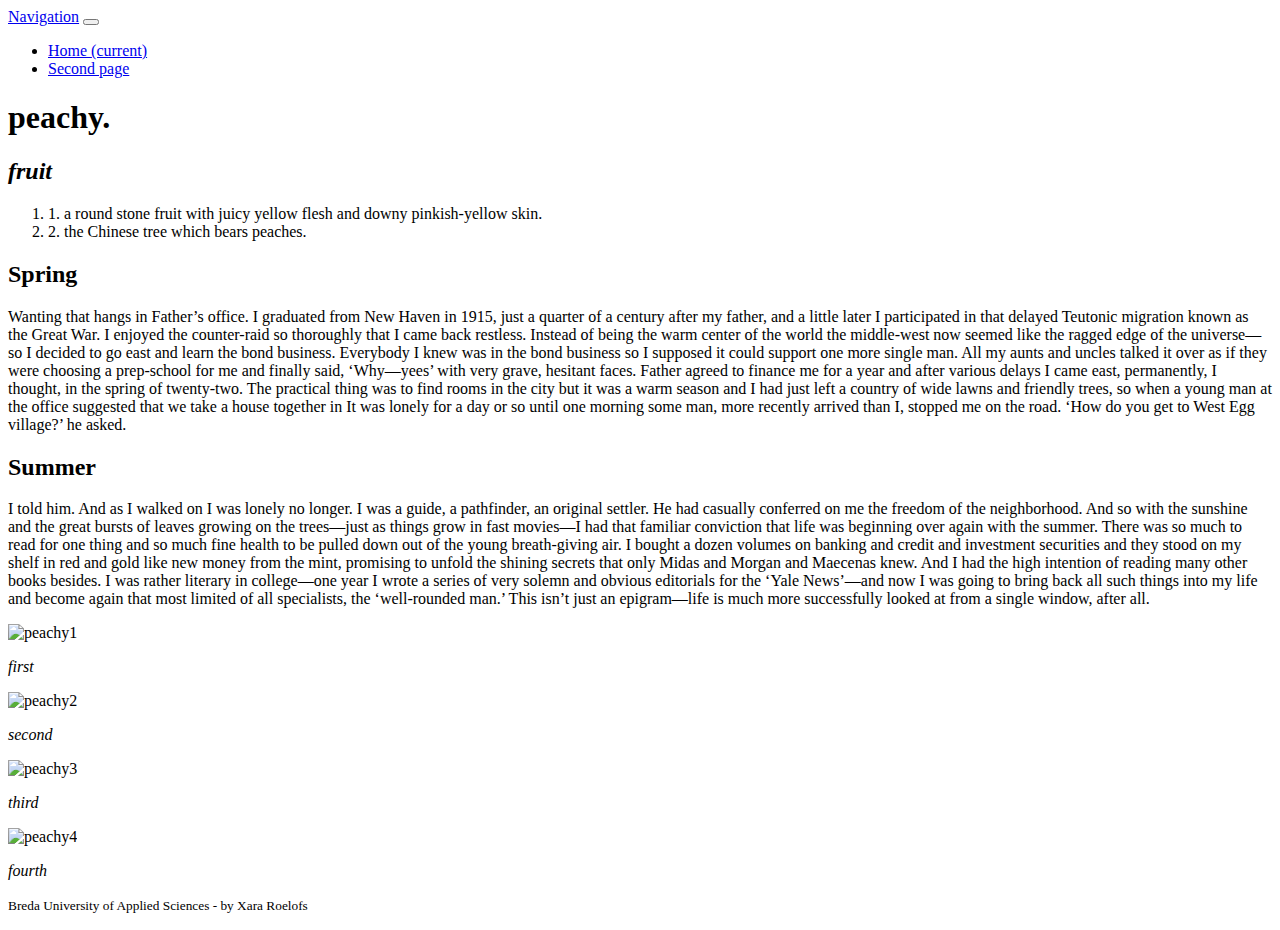
==== second.html @ 0877ec18 "Add files via upload" ====
<!doctype html>
<html lang="en">
  <head>
    <!-- Required meta tags --> 
    <meta charset="utf-8">
    <meta name="viewport" content="width=device-width, initial-scale=1, shrink-to-fit=no">

    <!-- Bootstrap CSS -->
    <link rel="stylesheet" href="css/bootstrap.min.css">
	<link rel="stylesheet" href="css/style.css">
	<link href="https://fonts.googleapis.com/css?family=Lora|Poppins&display=swap" rel="stylesheet">
	  
    <title>Xara's page</title>
  </head>
  <body>
	  

<nav class="navbar navbar-expand-lg navbar-light bg-white">
  <a class="navbar-brand" href="#">Navigation</a>
  <button class="navbar-toggler" type="button" data-toggle="collapse" data-target="#navbarNav" aria-controls="navbarNav" aria-expanded="false" aria-label="Toggle navigation">
    <span class="navbar-toggler-icon"></span>
  </button>
  <div class="collapse navbar-collapse" id="navbarNav">
    <ul class="navbar-nav">
      <li class="nav-item active">
        <a class="nav-link" href="index.html">Home <span class="sr-only">(current)</span></a>
      </li>
      <li class="nav-item">
        <a class="nav-link" href="#">Second page</a>
      </li>
    </ul>
  </div>
</nav>

	  <div class="jumbotron jumbotron-fluid" >
  <div class="container">
    <h1 class="display-41 text-center"> peachy. </h1>
    <p class="lead text-center"> <h2><em>fruit</em></h2> 
	  <ol>
		  <li> 1. a round stone fruit with juicy yellow flesh and downy pinkish-yellow skin. </li>
		  <li> 2. the Chinese tree which bears peaches. </li>
	  </ol>
	  </p>
  </div>
	  </div>

	<section>
		<div class="container2 text-center">
			 <div class="row">
				 <div class="col-md">
					 <h2 class="h2"> Spring </h2>
					 <p class="p1">
Wanting that hangs in Father’s office. I graduated from New
Haven in 1915, just a quarter of a century after my father,
and a little later I participated in that delayed Teutonic migration known as the Great War. I enjoyed the counter-raid
so thoroughly that I came back restless. Instead of being the
warm center of the world the middle-west now seemed like
the ragged edge of the universe—so I decided to go east and
learn the bond business. Everybody I knew was in the bond
business so I supposed it could support one more single
man. All my aunts and uncles talked it over as if they were
choosing a prep-school for me and finally said, ‘Why—yees’ with very grave, hesitant faces. Father agreed to finance
me for a year and after various delays I came east, permanently, I thought, in the spring of twenty-two.
The practical thing was to find rooms in the city but it was
a warm season and I had just left a country of wide lawns
and friendly trees, so when a young man at the office suggested that we take a house together in It was lonely for a day or so until one morning some man,
more recently arrived than I, stopped me on the road.
‘How do you get to West Egg village?’ he asked.</p>
				 </div>
				 
				 <div class="col-md">
					 <h2 class="h2">Summer</h2>
					 <p class="p2">
I told him. And as I walked on I was lonely no longer. I
was a guide, a pathfinder, an original settler. He had casually conferred on me the freedom of the neighborhood.
And so with the sunshine and the great bursts of leaves
growing on the trees—just as things grow in fast movies—I
had that familiar conviction that life was beginning over
again with the summer.
There was so much to read for one thing and so much
fine health to be pulled down out of the young breath-giving air. I bought a dozen volumes on banking and credit and
investment securities and they stood on my shelf in red and
gold like new money from the mint, promising to unfold
the shining secrets that only Midas and Morgan and Maecenas knew. And I had the high intention of reading many
other books besides. I was rather literary in college—one
year I wrote a series of very solemn and obvious editorials
for the ‘Yale News’—and now I was going to bring back all
such things into my life and become again that most limited
of all specialists, the ‘well-rounded man.’ This isn’t just an
epigram—life is much more successfully looked at from a
single window, after all. </p>
				 </div>
			</div>
		</div>
	</section>
	
	<section>
		<div class="container3 text-center">
<div class="row">
	<div class="col-lg-3">
		<img alt="peachy1" class="peachy1 img-fluid" src="images/peachy1.jpg">
		<p class="p"> <em> first </em> </p>
	
	</div>
	
		<div class="col-lg-3">
		<img alt="peachy2" class="peachy2 img-fluid" src="images/peachy3.jpg">
			<p class="p"><em> second </em></p>
	</div>
	
		<div class="col-lg-3">
			<img alt="peachy3" class="peachy3 img-fluid" src="images/peachy2.jpg">
			<p class= "p"><em> third </em></p>
	</div>
	
			<div class="col-lg-3">
			<img alt="peachy4" class="peachy4 img-fluid" src="images/peachy4.jpg">
				<p class="p"><em> fourth </em></p>
	</div>
			</div>
		</div>
	</section>
  
	  <footer id="sticky-footer" class="py-4 bg-light">
    <div class="container text-center">
		<p class="text-dark"> <small>Breda University of Applied Sciences - by Xara Roelofs </small>
		</p>
    </div>
  </footer>

    <!-- Optional JavaScript -->
    <!-- jQuery first, then Popper.js, then Bootstrap JS -->
    <script src="jQuery-3.4.1-slim.min.js"></script>
  <script src="js/bootstrap.bundle.min.js"></script>



</body>
</html>
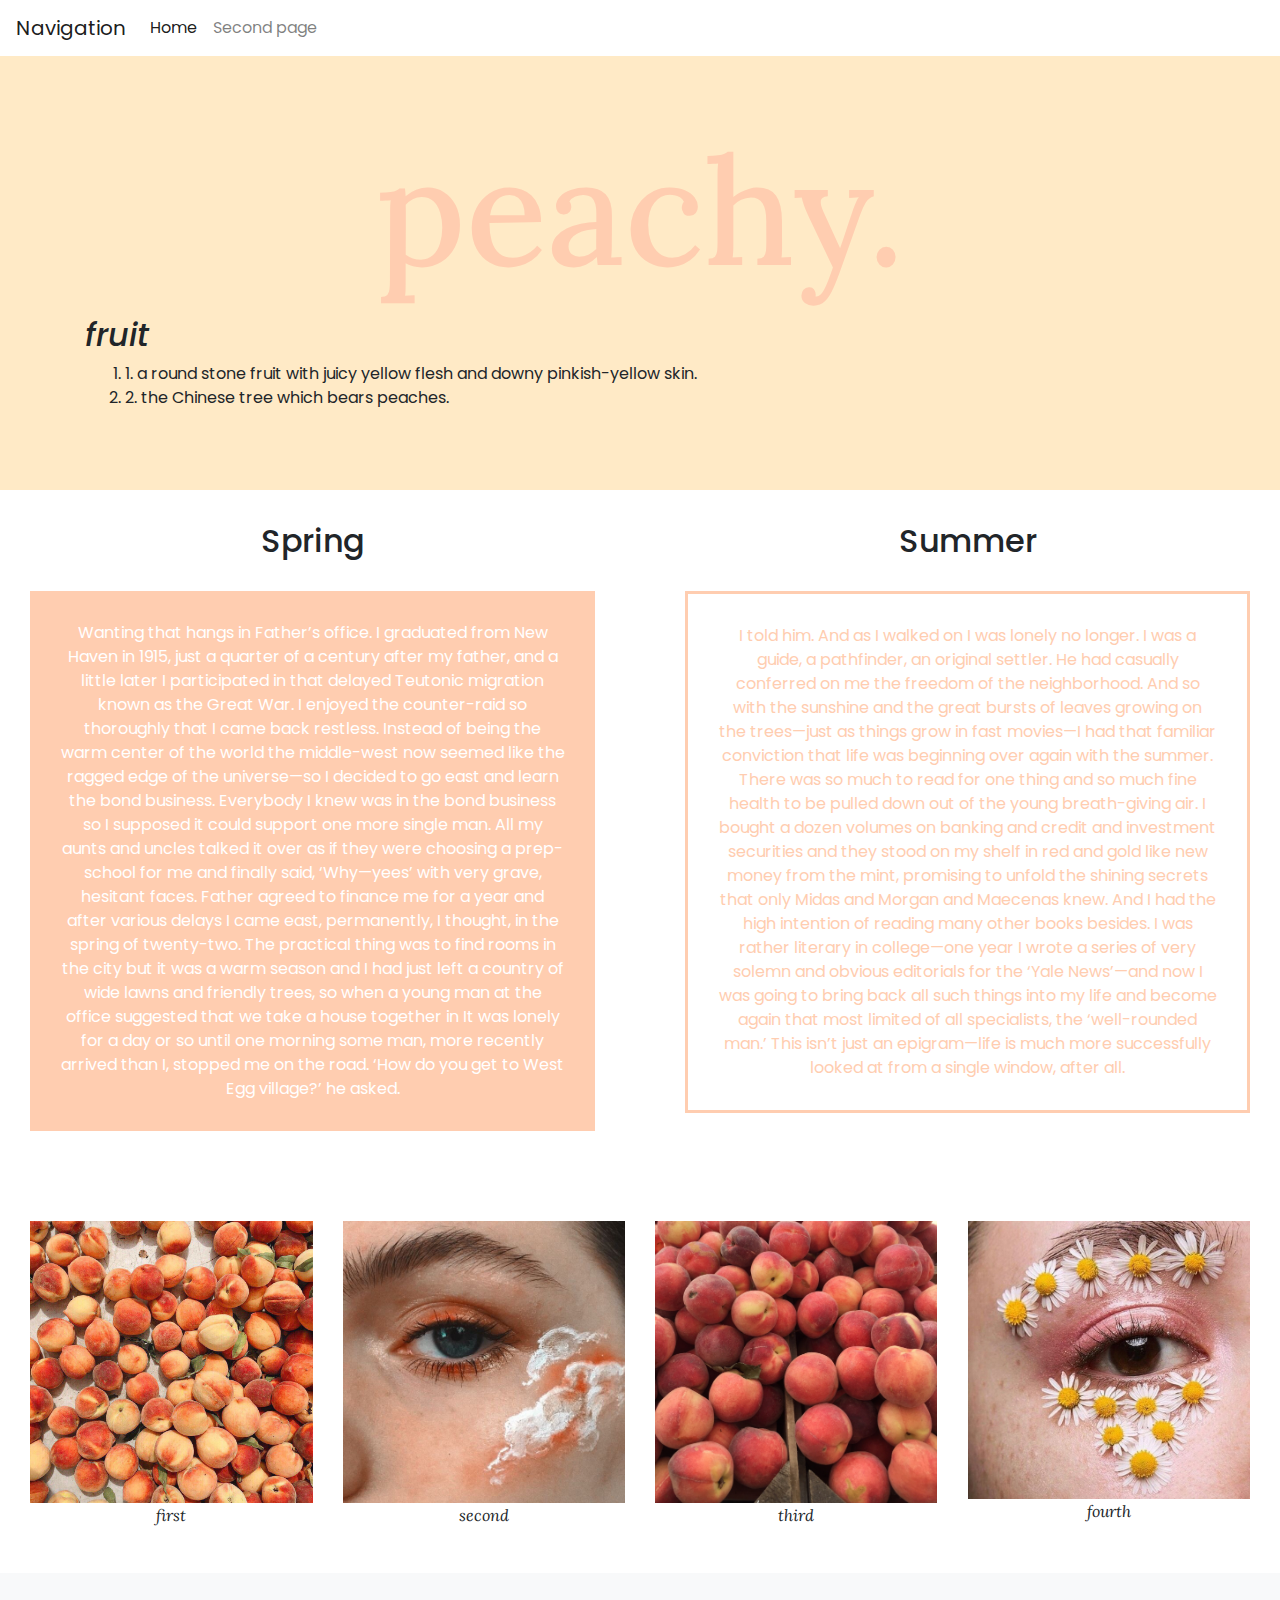
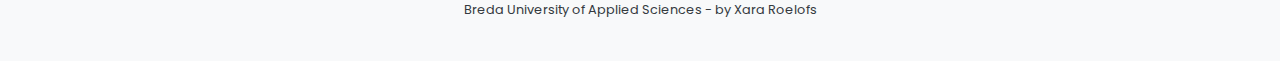
==== commit 7803c538: "." ====
--- a/second.html
+++ b/second.html
@@ -1,139 +1,139 @@
-<!doctype html>
-<html lang="en">
-  <head>
-    <!-- Required meta tags --> 
-    <meta charset="utf-8">
-    <meta name="viewport" content="width=device-width, initial-scale=1, shrink-to-fit=no">
-
-    <!-- Bootstrap CSS -->
-    <link rel="stylesheet" href="css/bootstrap.min.css">
-	<link rel="stylesheet" href="css/style.css">
-	<link href="https://fonts.googleapis.com/css?family=Lora|Poppins&display=swap" rel="stylesheet">
-	  
-    <title>Xara's page</title>
-  </head>
-  <body>
-	  
-
-<nav class="navbar navbar-expand-lg navbar-light bg-white">
-  <a class="navbar-brand" href="#">Navigation</a>
-  <button class="navbar-toggler" type="button" data-toggle="collapse" data-target="#navbarNav" aria-controls="navbarNav" aria-expanded="false" aria-label="Toggle navigation">
-    <span class="navbar-toggler-icon"></span>
-  </button>
-  <div class="collapse navbar-collapse" id="navbarNav">
-    <ul class="navbar-nav">
-      <li class="nav-item active">
-        <a class="nav-link" href="index.html">Home <span class="sr-only">(current)</span></a>
-      </li>
-      <li class="nav-item">
-        <a class="nav-link" href="#">Second page</a>
-      </li>
-    </ul>
-  </div>
-</nav>
-
-	  <div class="jumbotron jumbotron-fluid" >
-  <div class="container">
-    <h1 class="display-41 text-center"> peachy. </h1>
-    <p class="lead text-center"> <h2><em>fruit</em></h2> 
-	  <ol>
-		  <li> 1. a round stone fruit with juicy yellow flesh and downy pinkish-yellow skin. </li>
-		  <li> 2. the Chinese tree which bears peaches. </li>
-	  </ol>
-	  </p>
-  </div>
-	  </div>
-
-	<section>
-		<div class="container2 text-center">
-			 <div class="row">
-				 <div class="col-md">
-					 <h2 class="h2"> Spring </h2>
-					 <p class="p1">
-Wanting that hangs in Father’s office. I graduated from New
-Haven in 1915, just a quarter of a century after my father,
-and a little later I participated in that delayed Teutonic migration known as the Great War. I enjoyed the counter-raid
-so thoroughly that I came back restless. Instead of being the
-warm center of the world the middle-west now seemed like
-the ragged edge of the universe—so I decided to go east and
-learn the bond business. Everybody I knew was in the bond
-business so I supposed it could support one more single
-man. All my aunts and uncles talked it over as if they were
-choosing a prep-school for me and finally said, ‘Why—yees’ with very grave, hesitant faces. Father agreed to finance
-me for a year and after various delays I came east, permanently, I thought, in the spring of twenty-two.
-The practical thing was to find rooms in the city but it was
-a warm season and I had just left a country of wide lawns
-and friendly trees, so when a young man at the office suggested that we take a house together in It was lonely for a day or so until one morning some man,
-more recently arrived than I, stopped me on the road.
-‘How do you get to West Egg village?’ he asked.</p>
-				 </div>
-				 
-				 <div class="col-md">
-					 <h2 class="h2">Summer</h2>
-					 <p class="p2">
-I told him. And as I walked on I was lonely no longer. I
-was a guide, a pathfinder, an original settler. He had casually conferred on me the freedom of the neighborhood.
-And so with the sunshine and the great bursts of leaves
-growing on the trees—just as things grow in fast movies—I
-had that familiar conviction that life was beginning over
-again with the summer.
-There was so much to read for one thing and so much
-fine health to be pulled down out of the young breath-giving air. I bought a dozen volumes on banking and credit and
-investment securities and they stood on my shelf in red and
-gold like new money from the mint, promising to unfold
-the shining secrets that only Midas and Morgan and Maecenas knew. And I had the high intention of reading many
-other books besides. I was rather literary in college—one
-year I wrote a series of very solemn and obvious editorials
-for the ‘Yale News’—and now I was going to bring back all
-such things into my life and become again that most limited
-of all specialists, the ‘well-rounded man.’ This isn’t just an
-epigram—life is much more successfully looked at from a
-single window, after all. </p>
-				 </div>
-			</div>
-		</div>
-	</section>
-	
-	<section>
-		<div class="container3 text-center">
-<div class="row">
-	<div class="col-lg-3">
-		<img alt="peachy1" class="peachy1 img-fluid" src="images/peachy1.jpg">
-		<p class="p"> <em> first </em> </p>
-	
-	</div>
-	
-		<div class="col-lg-3">
-		<img alt="peachy2" class="peachy2 img-fluid" src="images/peachy3.jpg">
-			<p class="p"><em> second </em></p>
-	</div>
-	
-		<div class="col-lg-3">
-			<img alt="peachy3" class="peachy3 img-fluid" src="images/peachy2.jpg">
-			<p class= "p"><em> third </em></p>
-	</div>
-	
-			<div class="col-lg-3">
-			<img alt="peachy4" class="peachy4 img-fluid" src="images/peachy4.jpg">
-				<p class="p"><em> fourth </em></p>
-	</div>
-			</div>
-		</div>
-	</section>
-  
-	  <footer id="sticky-footer" class="py-4 bg-light">
-    <div class="container text-center">
-		<p class="text-dark"> <small>Breda University of Applied Sciences - by Xara Roelofs </small>
-		</p>
-    </div>
-  </footer>
-
-    <!-- Optional JavaScript -->
-    <!-- jQuery first, then Popper.js, then Bootstrap JS -->
-    <script src="jQuery-3.4.1-slim.min.js"></script>
-  <script src="js/bootstrap.bundle.min.js"></script>
-
-
-
-</body>
+<!doctype html>
+<html lang="en">
+  <head>
+    <!-- Required meta tags --> 
+    <meta charset="utf-8">
+    <meta name="viewport" content="width=device-width, initial-scale=1, shrink-to-fit=no">
+
+    <!-- Bootstrap CSS -->
+    <link rel="stylesheet" href="css/bootstrap.min.css">
+	<link rel="stylesheet" href="css/style.css">
+	<link href="https://fonts.googleapis.com/css?family=Lora|Poppins&display=swap" rel="stylesheet">
+	  
+    <title>Xara's page</title>
+  </head>
+  <body>
+	  
+
+<nav class="navbar navbar-expand-lg navbar-light bg-white">
+  <a class="navbar-brand" href="#">Navigation</a>
+  <button class="navbar-toggler" type="button" data-toggle="collapse" data-target="#navbarNav" aria-controls="navbarNav" aria-expanded="false" aria-label="Toggle navigation">
+    <span class="navbar-toggler-icon"></span>
+  </button>
+  <div class="collapse navbar-collapse" id="navbarNav">
+    <ul class="navbar-nav">
+      <li class="nav-item active">
+        <a class="nav-link" href="index.html">Home <span class="sr-only">(current)</span></a>
+      </li>
+      <li class="nav-item">
+        <a class="nav-link" href="#">Second page</a>
+      </li>
+    </ul>
+  </div>
+</nav>
+
+	  <div class="jumbotron jumbotron-fluid" >
+  <div class="container">
+    <h1 class="display-41 text-center"> peachy. </h1>
+    <p class="lead text-center"> <h2><em>fruit</em></h2> 
+	  <ol>
+		  <li> 1. a round stone fruit with juicy yellow flesh and downy pinkish-yellow skin. </li>
+		  <li> 2. the Chinese tree which bears peaches. </li>
+	  </ol>
+	  </p>
+  </div>
+	  </div>
+
+	<section>
+		<div class="container2 text-center">
+			 <div class="row">
+				 <div class="col-md">
+					 <h2 class="h2"> Spring </h2>
+					 <p class="p1">
+Wanting that hangs in Father’s office. I graduated from New
+Haven in 1915, just a quarter of a century after my father,
+and a little later I participated in that delayed Teutonic migration known as the Great War. I enjoyed the counter-raid
+so thoroughly that I came back restless. Instead of being the
+warm center of the world the middle-west now seemed like
+the ragged edge of the universe—so I decided to go east and
+learn the bond business. Everybody I knew was in the bond
+business so I supposed it could support one more single
+man. All my aunts and uncles talked it over as if they were
+choosing a prep-school for me and finally said, ‘Why—yees’ with very grave, hesitant faces. Father agreed to finance
+me for a year and after various delays I came east, permanently, I thought, in the spring of twenty-two.
+The practical thing was to find rooms in the city but it was
+a warm season and I had just left a country of wide lawns
+and friendly trees, so when a young man at the office suggested that we take a house together in It was lonely for a day or so until one morning some man,
+more recently arrived than I, stopped me on the road.
+‘How do you get to West Egg village?’ he asked.</p>
+				 </div>
+				 
+				 <div class="col-md">
+					 <h2 class="h2">Summer</h2>
+					 <p class="p2">
+I told him. And as I walked on I was lonely no longer. I
+was a guide, a pathfinder, an original settler. He had casually conferred on me the freedom of the neighborhood.
+And so with the sunshine and the great bursts of leaves
+growing on the trees—just as things grow in fast movies—I
+had that familiar conviction that life was beginning over
+again with the summer.
+There was so much to read for one thing and so much
+fine health to be pulled down out of the young breath-giving air. I bought a dozen volumes on banking and credit and
+investment securities and they stood on my shelf in red and
+gold like new money from the mint, promising to unfold
+the shining secrets that only Midas and Morgan and Maecenas knew. And I had the high intention of reading many
+other books besides. I was rather literary in college—one
+year I wrote a series of very solemn and obvious editorials
+for the ‘Yale News’—and now I was going to bring back all
+such things into my life and become again that most limited
+of all specialists, the ‘well-rounded man.’ This isn’t just an
+epigram—life is much more successfully looked at from a
+single window, after all. </p>
+				 </div>
+			</div>
+		</div>
+	</section>
+	
+	<section>
+		<div class="container3 text-center">
+<div class="row">
+	<div class="col-lg-3">
+		<img alt="peachy1" class="peachy1 img-fluid" src="images/peachy1.jpg">
+		<p class="p"> <em> first </em> </p>
+	
+	</div>
+	
+		<div class="col-lg-3">
+		<img alt="peachy2" class="peachy2 img-fluid" src="images/peachy3.jpg">
+			<p class="p"><em> second </em></p>
+	</div>
+	
+		<div class="col-lg-3">
+			<img alt="peachy3" class="peachy3 img-fluid" src="images/peachy2.jpg">
+			<p class= "p"><em> third </em></p>
+	</div>
+	
+			<div class="col-lg-3">
+			<img alt="peachy4" class="peachy4 img-fluid" src="images/peachy4.jpg">
+				<p class="p"><em> fourth </em></p>
+	</div>
+			</div>
+		</div>
+	</section>
+  
+	  <footer id="sticky-footer" class="py-4 bg-light">
+    <div class="container text-center">
+		<p class="text-dark"> <small>Breda University of Applied Sciences - by Xara Roelofs </small>
+		</p>
+    </div>
+  </footer>
+
+    <!-- Optional JavaScript -->
+    <!-- jQuery first, then Popper.js, then Bootstrap JS -->
+    <script src="jQuery-3.4.1-slim.min.js"></script>
+  <script src="js/bootstrap.bundle.min.js"></script>
+
+
+
+</body>
 </html>--- a/css/style.css
+++ b/css/style.css
@@ -0,0 +1,86 @@
+@charset "utf-8";
+/* CSS Document */
+
+<--Top 
+.lead {font-family: 'Poppins', sans-serif;
+}
+
+.container {
+	font-family: 'Poppins', sans-serif;
+	text-alignment: center;
+}
+
+.display-4 {font-family: 'Lora';
+font-size: 150px;
+	color: #FFFFFF;
+}
+
+.display-41 {color: #FFCDB0;
+	font-family: 'Lora';
+font-size: 150px;	
+}
+
+.jumbotron {background-color: #FFEAC6;
+}
+
+.jumbotron2 {background-color: #FFCDB0;
+}
+
+<--Pictures
+.picture2 {margin-bottom: 50px;
+	margin-top: 30px;
+}
+
+.picture5 {margin-top: 30px;
+}
+
+.picture7 {margin-top: 30px;
+}
+
+.picture9 {margin-top: 40px;
+}
+
+<--Footer
+.text-dark {font-family: 'Poppins', sans-serif;
+}
+
+.navbar {font-family: 'Poppins', sans-serif;
+}
+
+<-- page 2 >
+.container2 {border-style: solid 30px;
+border-color: #FFCDB0;
+}
+
+.p1 {background-color: #FFCDB0;
+	font-family: 'Poppins', sans-serif;
+	color: #FFFFFF;
+	margin: 30px;
+	padding: 30px;
+}
+
+.p2 {font-family: 'Poppins', sans-serif;
+color: #FFCDB0;
+	border-style: solid;
+	margin: 30px;
+	padding: 30px;
+}
+
+.p3 {border-style: solid;
+border-width: thin;
+border-color: black;
+	font-family: 'Poppins', sans-serif;
+	
+}
+
+.h2 {font-family: 'Poppins', sans-serif;
+}
+
+.container3 {
+	margin-top: 30px;
+	padding: 30px;
+}
+
+.p {font-family: 'Lora';
+}
+
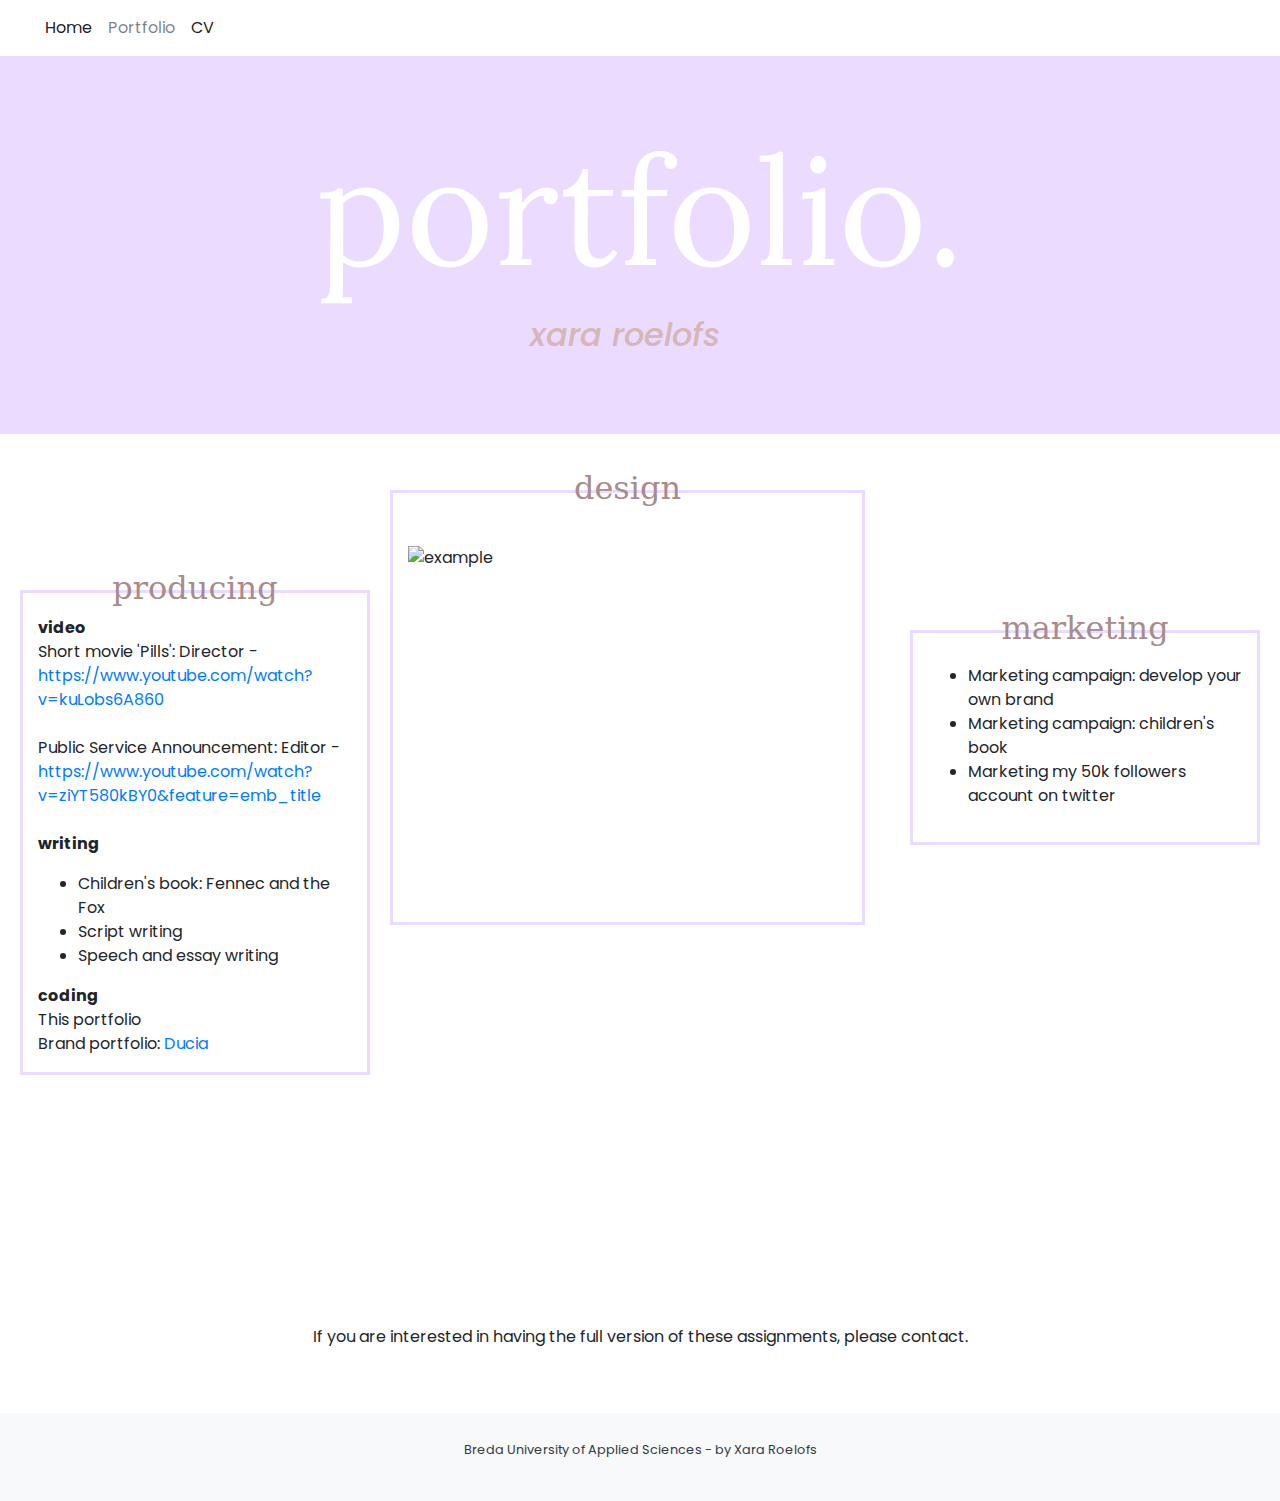
==== commit b6e7b032: "." ====
--- a/second.html
+++ b/second.html
@@ -16,7 +16,7 @@
 	  
 
 <nav class="navbar navbar-expand-lg navbar-light bg-white">
-  <a class="navbar-brand" href="#">Navigation</a>
+  <a class="navbar-brand" href="#">&nbsp;</a>
   <button class="navbar-toggler" type="button" data-toggle="collapse" data-target="#navbarNav" aria-controls="navbarNav" aria-expanded="false" aria-label="Toggle navigation">
     <span class="navbar-toggler-icon"></span>
   </button>
@@ -26,101 +26,80 @@
         <a class="nav-link" href="index.html">Home <span class="sr-only">(current)</span></a>
       </li>
       <li class="nav-item">
-        <a class="nav-link" href="#">Second page</a>
+        <a class="nav-link" href="#">Portfolio</a>
       </li>
+		
+				      <li class="nav-item active">
+        <a class="nav-link" href="CV.html">CV</a>
+      </li>
+		
     </ul>
   </div>
 </nav>
 
 	  <div class="jumbotron jumbotron-fluid" >
   <div class="container">
-    <h1 class="display-41 text-center"> peachy. </h1>
-    <p class="lead text-center"> <h2><em>fruit</em></h2> 
-	  <ol>
-		  <li> 1. a round stone fruit with juicy yellow flesh and downy pinkish-yellow skin. </li>
-		  <li> 2. the Chinese tree which bears peaches. </li>
-	  </ol>
-	  </p>
+    <h1 class="display-4 text-center"> portfolio. </h1> 
+	 <p class="lead text-center"> <h2 class= "text-center xararoelofs"><em>xara roelofs&nbsp; &nbsp;</em></h2> 
+    </p>
   </div>
 	  </div>
+<br>
+	<section>
+		
+<div class="container">
+  <div class="row">
+    <div class="col colleft">
+		 				   <h2 class="headerboxsecond"> producing </h2>
+<p class="pnew"> 
+	<strong>video</strong> <br>
+	Short movie 'Pills': Director - <a href="https://www.youtube.com/watch?v=kuLobs6A860">https://www.youtube.com/watch?v=kuLobs6A860</a> <br>
+<br> 
+	Public Service Announcement: Editor - 
+	<a href="https://www.youtube.com/watch?v=ziYT580kBY0&amp;feature=emb_title">https://www.youtube.com/watch?v=ziYT580kBY0&amp;feature=emb_title </a> <br><br>
+	
+	<strong>writing</strong> <br>
+		<ul> <li>Children's book: Fennec and the Fox </li>
+			<li>Script writing </li>
+		<li> Speech and essay writing </li></ul>
+		
+		<strong>coding</strong><br>
+		This portfolio<br>
+		Brand portfolio: <a href="www.ducia.ga">Ducia</a><br>
 
-	<section>
-		<div class="container2 text-center">
-			 <div class="row">
-				 <div class="col-md">
-					 <h2 class="h2"> Spring </h2>
-					 <p class="p1">
-Wanting that hangs in Father’s office. I graduated from New
-Haven in 1915, just a quarter of a century after my father,
-and a little later I participated in that delayed Teutonic migration known as the Great War. I enjoyed the counter-raid
-so thoroughly that I came back restless. Instead of being the
-warm center of the world the middle-west now seemed like
-the ragged edge of the universe—so I decided to go east and
-learn the bond business. Everybody I knew was in the bond
-business so I supposed it could support one more single
-man. All my aunts and uncles talked it over as if they were
-choosing a prep-school for me and finally said, ‘Why—yees’ with very grave, hesitant faces. Father agreed to finance
-me for a year and after various delays I came east, permanently, I thought, in the spring of twenty-two.
-The practical thing was to find rooms in the city but it was
-a warm season and I had just left a country of wide lawns
-and friendly trees, so when a young man at the office suggested that we take a house together in It was lonely for a day or so until one morning some man,
-more recently arrived than I, stopped me on the road.
-‘How do you get to West Egg village?’ he asked.</p>
-				 </div>
+		</p>
+    </div>
+    <div class="col-5">
+ 				   <h2 class="headerboxsecond"> design </h2>
+					 <img src="images/magazine.jpg" alt="example" width="400" class="image1">
+    </div>
+    <div class="col colright">
+  <h2 class="headerboxsecond"> marketing </h2>
+		<p class="pnew">
+		<ul>
+		<li> Marketing campaign: develop your own brand </li>
+		<li> Marketing campaign: children's book </li>
+			<li> Marketing my 50k followers account on twitter</li> </ul>
+		</p>
+    </div>
+  </div>
+</div>
+
+<section>
+	<div class="container">
+	<div class="row">
+		<div class="col">
+				<p class="newp text-center">
+	If you are interested in having the full version of these assignments, please contact.</p>
+		</div>
+		</div></div>
+		   </section>
+			 
 				 
-				 <div class="col-md">
-					 <h2 class="h2">Summer</h2>
-					 <p class="p2">
-I told him. And as I walked on I was lonely no longer. I
-was a guide, a pathfinder, an original settler. He had casually conferred on me the freedom of the neighborhood.
-And so with the sunshine and the great bursts of leaves
-growing on the trees—just as things grow in fast movies—I
-had that familiar conviction that life was beginning over
-again with the summer.
-There was so much to read for one thing and so much
-fine health to be pulled down out of the young breath-giving air. I bought a dozen volumes on banking and credit and
-investment securities and they stood on my shelf in red and
-gold like new money from the mint, promising to unfold
-the shining secrets that only Midas and Morgan and Maecenas knew. And I had the high intention of reading many
-other books besides. I was rather literary in college—one
-year I wrote a series of very solemn and obvious editorials
-for the ‘Yale News’—and now I was going to bring back all
-such things into my life and become again that most limited
-of all specialists, the ‘well-rounded man.’ This isn’t just an
-epigram—life is much more successfully looked at from a
-single window, after all. </p>
-				 </div>
-			</div>
-		</div>
 	</section>
+	<br>
+	<br>
 	
-	<section>
-		<div class="container3 text-center">
-<div class="row">
-	<div class="col-lg-3">
-		<img alt="peachy1" class="peachy1 img-fluid" src="images/peachy1.jpg">
-		<p class="p"> <em> first </em> </p>
-	
-	</div>
-	
-		<div class="col-lg-3">
-		<img alt="peachy2" class="peachy2 img-fluid" src="images/peachy3.jpg">
-			<p class="p"><em> second </em></p>
-	</div>
-	
-		<div class="col-lg-3">
-			<img alt="peachy3" class="peachy3 img-fluid" src="images/peachy2.jpg">
-			<p class= "p"><em> third </em></p>
-	</div>
-	
-			<div class="col-lg-3">
-			<img alt="peachy4" class="peachy4 img-fluid" src="images/peachy4.jpg">
-				<p class="p"><em> fourth </em></p>
-	</div>
-			</div>
-		</div>
-	</section>
-  
 	  <footer id="sticky-footer" class="py-4 bg-light">
     <div class="container text-center">
 		<p class="text-dark"> <small>Breda University of Applied Sciences - by Xara Roelofs </small>
@@ -130,7 +109,7 @@
 
     <!-- Optional JavaScript -->
     <!-- jQuery first, then Popper.js, then Bootstrap JS -->
-    <script src="jQuery-3.4.1-slim.min.js"></script>
+    <script src="js/jquery-3.4.1.slim.min.js"></script>
   <script src="js/bootstrap.bundle.min.js"></script>
 
 
--- a/css/style.css
+++ b/css/style.css
@@ -1,9 +1,5 @@
 @charset "utf-8";
 /* CSS Document */
-
-<--Top 
-.lead {font-family: 'Poppins', sans-serif;
-}
 
 .container {
 	font-family: 'Poppins', sans-serif;
@@ -15,72 +11,84 @@
 	color: #FFFFFF;
 }
 
-.display-41 {color: #FFCDB0;
-	font-family: 'Lora';
-font-size: 150px;	
-}
-
-.jumbotron {background-color: #FFEAC6;
-}
-
-.jumbotron2 {background-color: #FFCDB0;
-}
-
-<--Pictures
-.picture2 {margin-bottom: 50px;
-	margin-top: 30px;
-}
-
-.picture5 {margin-top: 30px;
-}
-
-.picture7 {margin-top: 30px;
-}
-
-.picture9 {margin-top: 40px;
-}
-
-<--Footer
-.text-dark {font-family: 'Poppins', sans-serif;
+.jumbotron {background-color: #EADBFF;
 }
 
 .navbar {font-family: 'Poppins', sans-serif;
 }
 
-<-- page 2 >
-.container2 {border-style: solid 30px;
-border-color: #FFCDB0;
+.elfsight-app-ed801613-a000-4fb2-b12e-eb2e356f0cb9 {
 }
 
-.p1 {background-color: #FFCDB0;
+.p1 {
 	font-family: 'Poppins', sans-serif;
-	color: #FFFFFF;
+	border-style: solid;
+	border-color: #EADBFF;
 	margin: 30px;
 	padding: 30px;
+	color: #535353;
 }
 
-.p2 {font-family: 'Poppins', sans-serif;
-color: #FFCDB0;
-	border-style: solid;
-	margin: 30px;
-	padding: 30px;
+.image1 {
+	padding-top: 30px;
+	padding-bottom: 20px;
+	padding-right: 29px;
+}
+.xararoelofs {color: #D6B6B6}
+
+.headerbox {
+	font-family: Constantia, "Lucida Bright", "DejaVu Serif", Georgia, "serif";
+	text-align: center;
+	margin-bottom: -45px;
+	color: #A88C8D;
 }
 
-.p3 {border-style: solid;
-border-width: thin;
-border-color: black;
-	font-family: 'Poppins', sans-serif;
-	
+.headerboxsecond {
+	font-family: Constantia, "Lucida Bright", "DejaVu Serif", Georgia, "serif";
+	text-align: center;
+	margin-top: -24px;
+	color: #A88C8D;
 }
 
-.h2 {font-family: 'Poppins', sans-serif;
+.newp {font-family: 'Poppins', sans-serif;}
+
+.colleft {
+	border-style: solid;
+	border-color: #EADBFF;
+	margin-top: 100px;
+	margin-bottom: 250px;
+	margin-left: -50px;
+	margin-right: 10px;
 }
 
-.container3 {
-	margin-top: 30px;
-	padding: 30px;
+.colright {
+	border-style: solid;
+	border-color: #EADBFF;
+	margin-bottom: 480px;
+	margin-top: 140px;
+	margin-left: 70px;
+	margin-right: -50px;
 }
 
-.p {font-family: 'Lora';
+.col-5 {
+	border-style: solid;
+	border-color: #EADBFF;
+	margin-left: 10px;
+	margin-right: -25px;
+	margin-bottom: 400px;
 }
-
+.footer {
+	margin-top: 10px; 
+	border: solid;
+	border-color: #D7B6B6;
+	font-family: 'Poppins', sans-serif;	
+}
+	
+@media screen{
+	.cvimg {
+display: block;
+		margin-left: 230px;
+		margin-right: auto;
+		width: 600px;
+	}
+}
